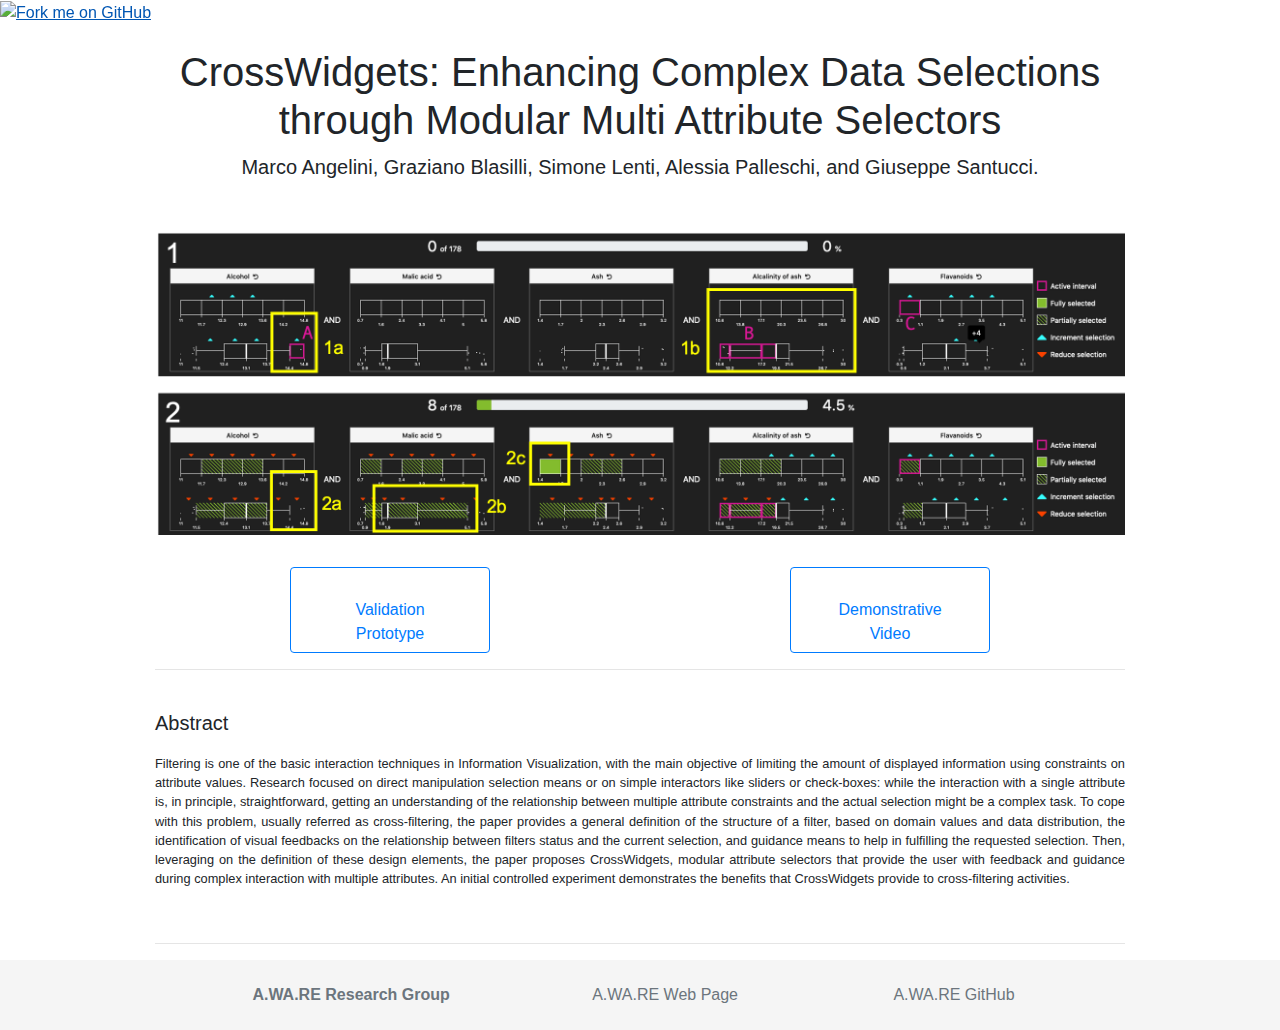
==== index.html @ 58c5b91b "First Update" ====
<!doctype html>
<html lang="en" class="h-100">

<head>
    <title>On Improving RadViz Visual Effectiveness</title>
    <!-- link preview -->
    <meta name="author" content="A.WA.RE Research Group">
    <meta property="og:site_name" content="A.WA.RE Research Group" />
    <meta property="og:type" content="object" />
    <meta property="og:title" content="On Improving RadViz Visual Effectiveness" />
    <link rel="icon" href="https://avatars0.githubusercontent.com/u/50241094?s=400&amp;v=4">
    <!-- ./ link preview -->
    <meta charset="utf-8">
    <meta name="viewport" content="width=device-width, initial-scale=1, shrink-to-fit=no">
    <link rel="stylesheet" href="https://stackpath.bootstrapcdn.com/bootstrap/4.4.1/css/bootstrap.min.css" integrity="sha384-Vkoo8x4CGsO3+Hhxv8T/Q5PaXtkKtu6ug5TOeNV6gBiFeWPGFN9MuhOf23Q9Ifjh" crossorigin="anonymous">
    <script src="https://code.jquery.com/jquery-3.4.1.slim.min.js" integrity="sha384-J6qa4849blE2+poT4WnyKhv5vZF5SrPo0iEjwBvKU7imGFAV0wwj1yYfoRSJoZ+n" crossorigin="anonymous"></script>
    <script src="https://cdn.jsdelivr.net/npm/popper.js@1.16.0/dist/umd/popper.min.js" integrity="sha384-Q6E9RHvbIyZFJoft+2mJbHaEWldlvI9IOYy5n3zV9zzTtmI3UksdQRVvoxMfooAo" crossorigin="anonymous"></script>
    <script src="https://stackpath.bootstrapcdn.com/bootstrap/4.4.1/js/bootstrap.min.js" integrity="sha384-wfSDF2E50Y2D1uUdj0O3uMBJnjuUD4Ih7YwaYd1iqfktj0Uod8GCExl3Og8ifwB6" crossorigin="anonymous"></script>
    <script src="https://kit.fontawesome.com/1daf48f628.js" crossorigin="anonymous"></script>
    <style>
        #github-fork {
            position: fixed;
            top: 0px;
            left: 0px;
        }
        
        .container {
            width: auto;
            max-width: 1000px;
            padding: 0 15px;
            text-align: center;
        }
        
        .footer {
            background-color: #f5f5f5;
        }
        
        .footer-container {
            text-align: center;
            display: flex;
            flex-direction: row;
            justify-content: space-evenly;
            align-items: center;
        }
        
        .footer-container>* {
            margin-left: 2em;
            margin-right: 2em;
        }
        
        .footer-container .btn-link {
            color: #6c757d!important;
        }
        
        #teaser {
            margin-top: 2em;
            margin-bottom: 2em;
        }
        
        #buttons-row {
            text-align: center;
        }
        
        #buttons-row .btn {
            width: 200px;
        }
        
        #abstract {
            margin-top: 3em;
            margin-bottom: 3em;
            font-size: 0.8em;
        }
        
        #abstract>* {
            text-align: left;
            text-align: justify;
        }
    </style>
</head>

<body class="d-flex flex-column h-100">
    <!-- https://github.blog/2008-12-19-github-ribbons/ -->
    <a id="github-fork" href="https://github.com/aware-diag-sapienza/d3-radviz" target="_blank"><img width="149" height="149" src="https://github.blog/wp-content/uploads/2008/12/forkme_left_darkblue_121621.png?resize=149%2C149" class="attachment-full size-full" alt="Fork me on GitHub" data-recalc-dims="1"></a>
    <!-- Begin page content -->
    <main role="main" class="flex-shrink-0">
        <div class="container">
            <h1 id="title" class="mt-5">CrossWidgets: Enhancing Complex Data Selections through Modular Multi Attribute Selectors</h1>
            <p id="authors" class="lead">Marco Angelini, Graziano Blasilli, Simone Lenti, Alessia Palleschi, and Giuseppe Santucci.</p>
            <img id="teaser" src="teaser.png" class="img-fluid" alt="Responsive image">
            <div id="buttons-row" class="row">
                <div class="col">
                    <a role="button" class="btn btn-outline-primary" href="prototype/index.html" target="_blank">
                        <i class="far fa-window-restore fa-2x"></i><br>
                        <span>Validation <br>Prototype</span>
                    </a>
                </div>
                <div class="col">
                    <a role="button" class="btn btn-outline-primary" href="https://www.dropbox.com/s/zuloh1nk2gu30uo/video-crosswidgets.mp4?dl=0" target="_blank">
                        <i class="fas fa-video fa-2x"></i><br>
                        <span>Demonstrative<br>Video</span>
                    </a>
                </div>
            </div>
            <hr>
            <div id="abstract" class="row">
                <div class="col-12">
                    <div class="row">
                        <div class="col-12">
                            <p class="lead"><b>Abstract</b></p>
                        </div>
                    </div>
                    <div class="row">
                        <div class="col-12">
                            <p id="abstract-content">
                                <!---->
                                Filtering is one of the basic interaction techniques in Information Visualization, with the main objective of limiting the amount of displayed information using constraints on attribute values. Research focused on direct manipulation selection means or
                                on simple interactors like sliders or check-boxes: while the interaction with a single attribute is, in principle, straightforward, getting an understanding of the relationship between multiple attribute constraints and
                                the actual selection might be a complex task. To cope with this problem, usually referred as cross-filtering, the paper provides a general definition of the structure of a filter, based on domain values and data distribution,
                                the identification of visual feedbacks on the relationship between filters status and the current selection, and guidance means to help in fulfilling the requested selection. Then, leveraging on the definition of these
                                design elements, the paper proposes CrossWidgets, modular attribute selectors that provide the user with feedback and guidance during complex interaction with multiple attributes. An initial controlled experiment demonstrates
                                the benefits that CrossWidgets provide to cross-filtering activities.
                                <!---->
                            </p>
                        </div>
                    </div>
                </div>
            </div>
            <hr>
        </div>
    </main>

    <footer class="footer mt-auto py-3">
        <div class="container footer-container">
            <span class="text-muted"><b>A.WA.RE Research Group</b></span>
            <span class="text-muted"><a class="btn btn-link" href="http://aware.diag.uniroma1.it/" target="_blank"><i class="fas fa-link"></i> A.WA.RE Web Page</a></span>
            <span class="text-muted"><a class="btn btn-link" href="https://github.com/aware-diag-sapienza" target="_blank"><i class="fab fa-github"></i> A.WA.RE GitHub</a></span>
        </div>
    </footer>
</body>

</html>
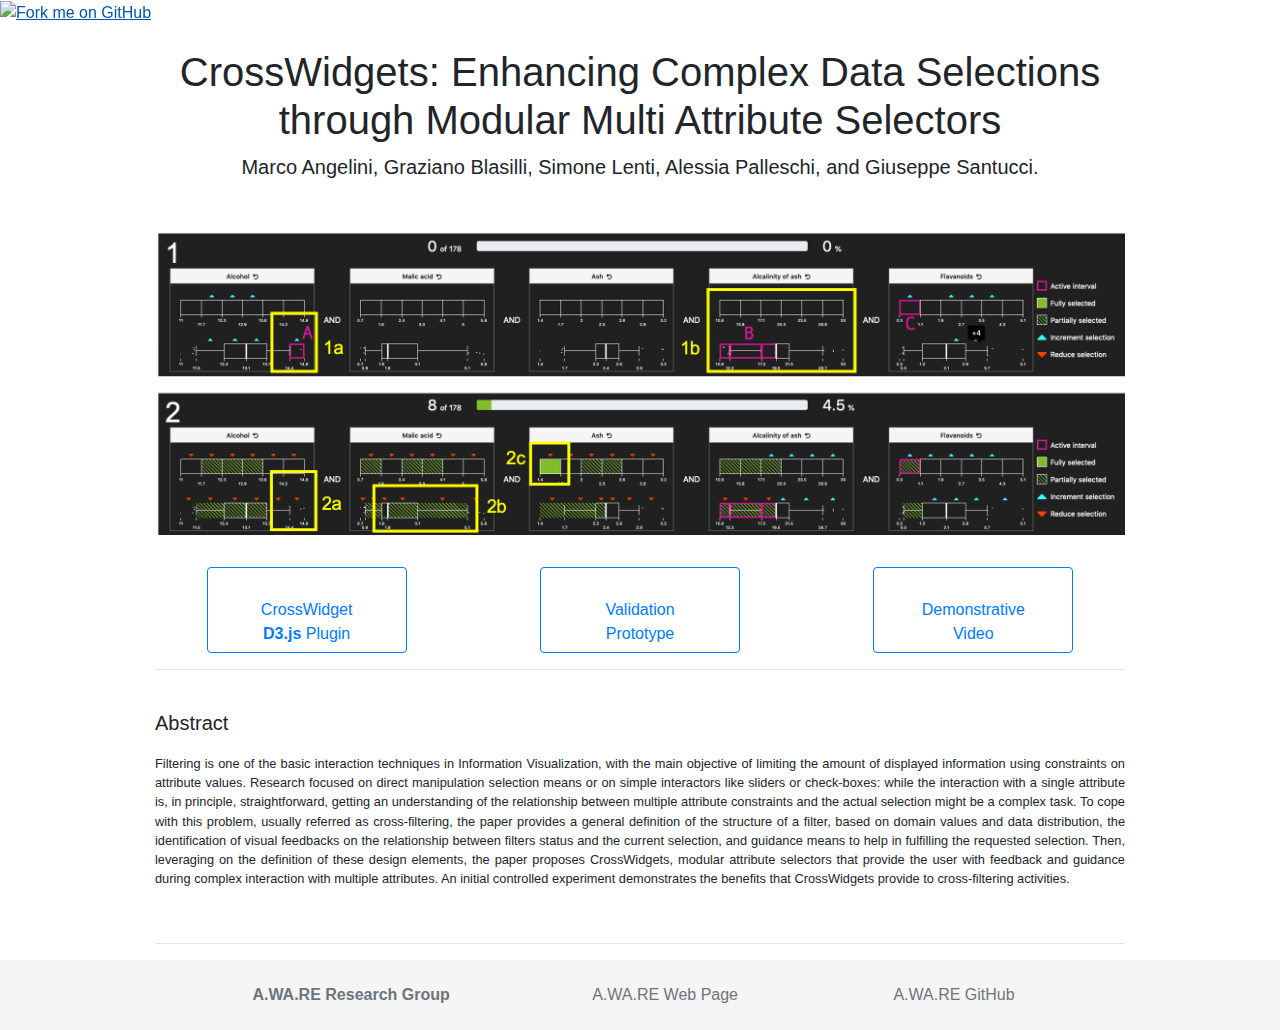
==== commit e95c2002: "Added the Plugin" ====
--- a/index.html
+++ b/index.html
@@ -2,7 +2,7 @@
 <html lang="en" class="h-100">
 
 <head>
-    <title>On Improving RadViz Visual Effectiveness</title>
+    <title>CrossWidgets: Enhancing Complex Data Selections through Modular Multi Attribute Selectors</title>
     <!-- link preview -->
     <meta name="author" content="A.WA.RE Research Group">
     <meta property="og:site_name" content="A.WA.RE Research Group" />
@@ -89,6 +89,12 @@
             <img id="teaser" src="teaser.png" class="img-fluid" alt="Responsive image">
             <div id="buttons-row" class="row">
                 <div class="col">
+                    <a role="button" class="btn btn-outline-primary" href="https://github.com/aware-diag-sapienza/crosswidget" target="_blank">
+                        <i class="fab fa-github fa-2x"></i><br>
+                        <span>CrossWidget<br><b>D3.js</b> Plugin</span>
+                    </a>
+                </div>
+                <div class="col">
                     <a role="button" class="btn btn-outline-primary" href="prototype/index.html" target="_blank">
                         <i class="far fa-window-restore fa-2x"></i><br>
                         <span>Validation <br>Prototype</span>
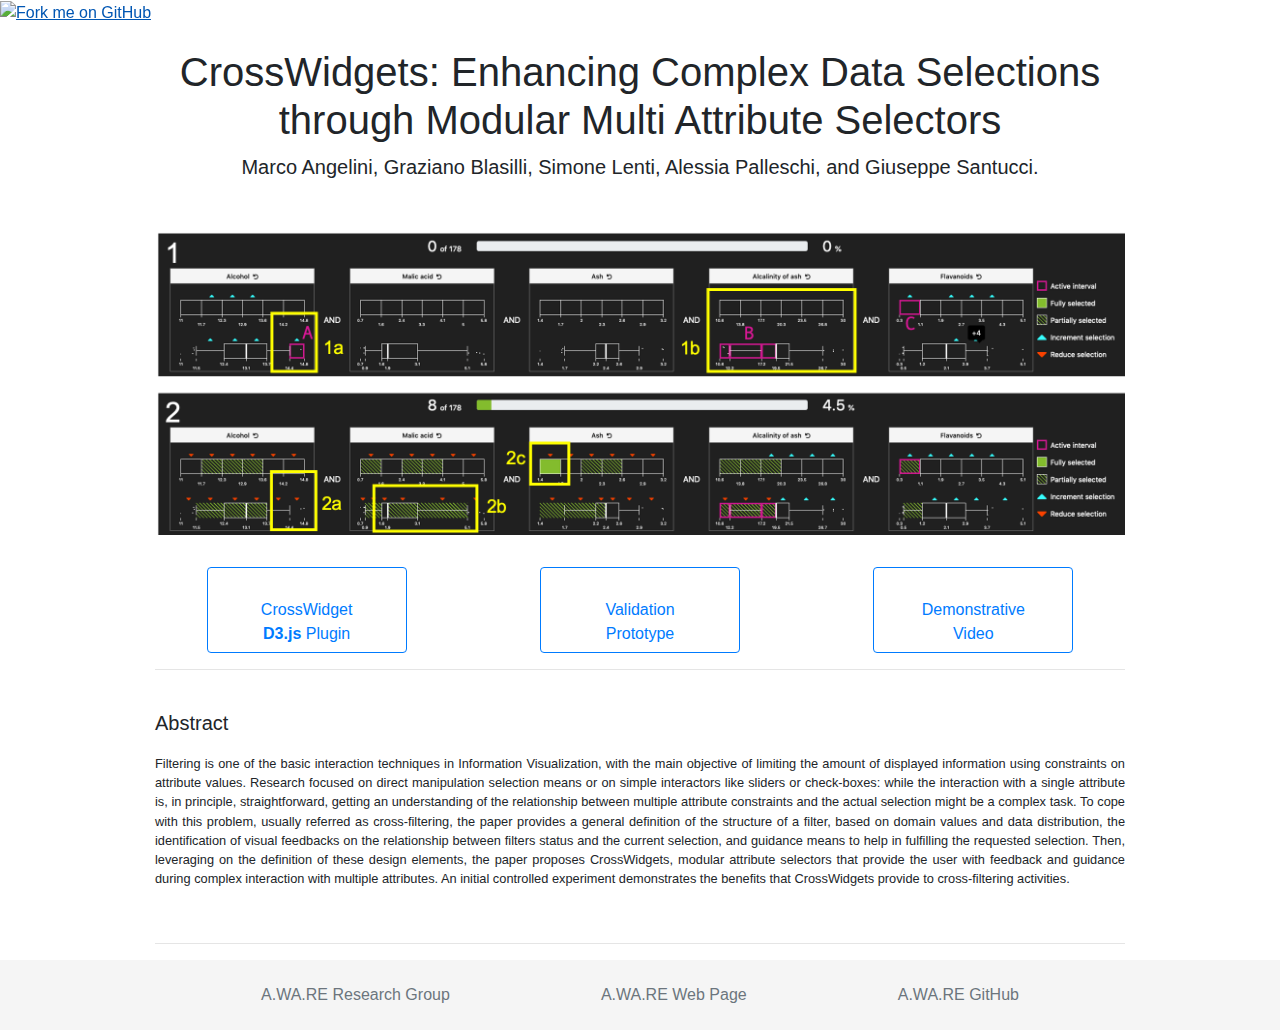
==== commit fd158fcb: "update the index.html" ====
--- a/index.html
+++ b/index.html
@@ -7,7 +7,7 @@
     <meta name="author" content="A.WA.RE Research Group">
     <meta property="og:site_name" content="A.WA.RE Research Group" />
     <meta property="og:type" content="object" />
-    <meta property="og:title" content="On Improving RadViz Visual Effectiveness" />
+    <meta property="og:title" content="CrossWidgets: Enhancing Complex Data Selections through Modular Multi Attribute Selectors" />
     <link rel="icon" href="https://avatars0.githubusercontent.com/u/50241094?s=400&amp;v=4">
     <!-- ./ link preview -->
     <meta charset="utf-8">
@@ -137,7 +137,7 @@
 
     <footer class="footer mt-auto py-3">
         <div class="container footer-container">
-            <span class="text-muted"><b>A.WA.RE Research Group</b></span>
+            <span class="text-muted"><a class="btn btn-link" href="https://twitter.com/AWARE_sapienza" target="_blank"> <i class="fab fa-twitter"></i>A.WA.RE Research Group </a></span>
             <span class="text-muted"><a class="btn btn-link" href="http://aware.diag.uniroma1.it/" target="_blank"><i class="fas fa-link"></i> A.WA.RE Web Page</a></span>
             <span class="text-muted"><a class="btn btn-link" href="https://github.com/aware-diag-sapienza" target="_blank"><i class="fab fa-github"></i> A.WA.RE GitHub</a></span>
         </div>
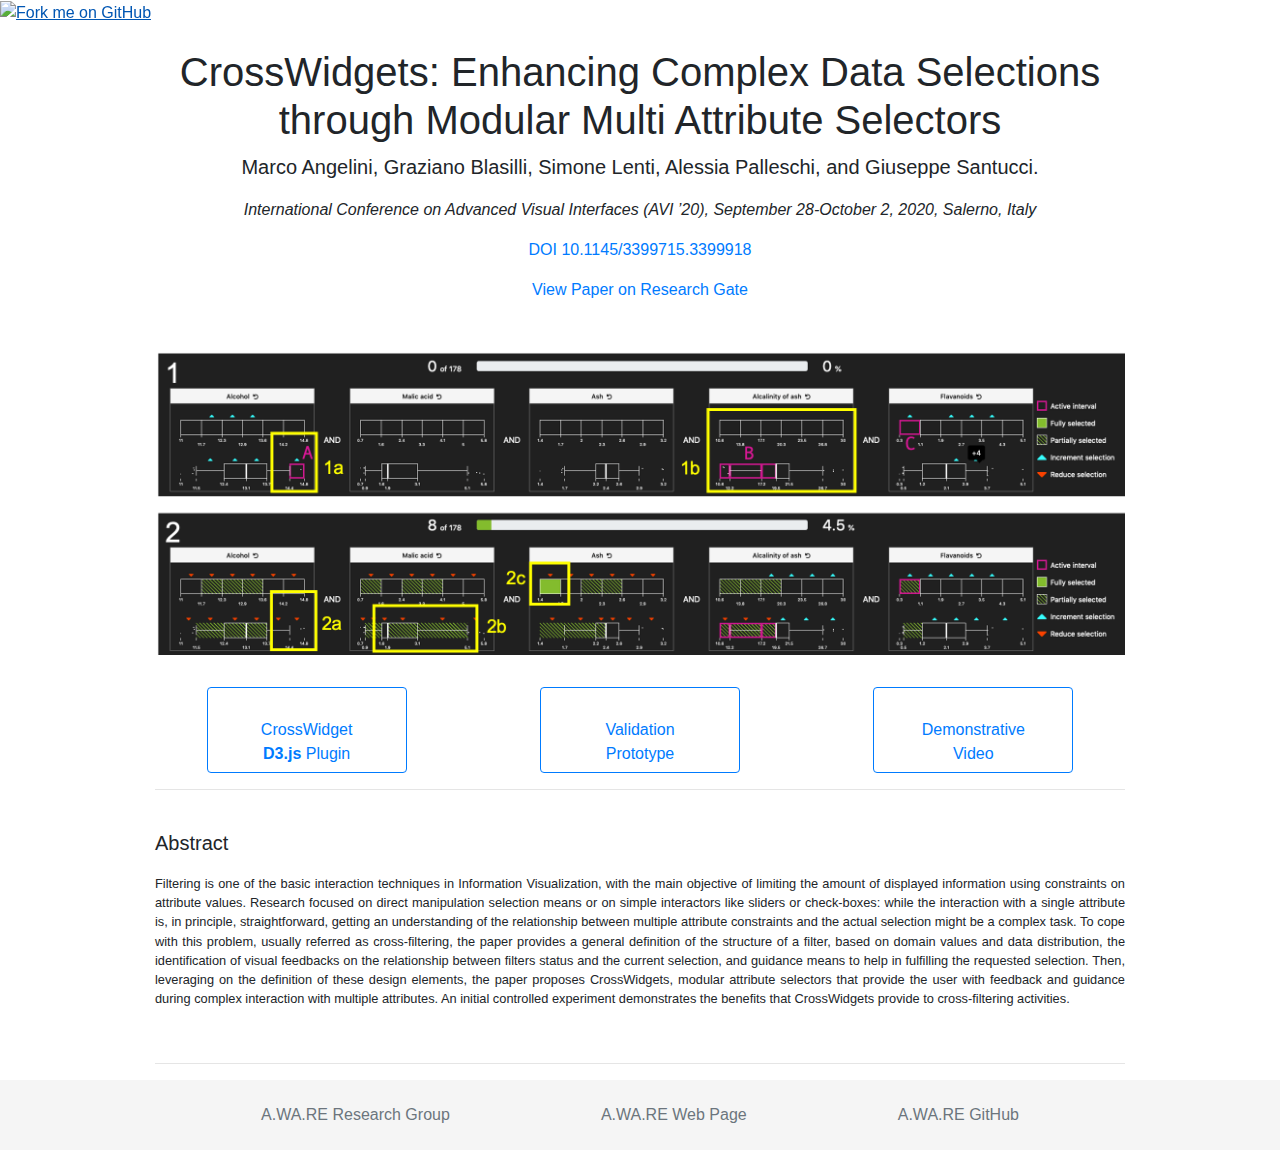
==== commit 25ff6c49: "Update index.html" ====
--- a/index.html
+++ b/index.html
@@ -75,6 +75,10 @@
             text-align: left;
             text-align: justify;
         }
+        #venue{
+            font-style: italic;
+            font-weight: 200;
+        }
     </style>
 </head>
 
@@ -86,6 +90,9 @@
         <div class="container">
             <h1 id="title" class="mt-5">CrossWidgets: Enhancing Complex Data Selections through Modular Multi Attribute Selectors</h1>
             <p id="authors" class="lead">Marco Angelini, Graziano Blasilli, Simone Lenti, Alessia Palleschi, and Giuseppe Santucci.</p>
+            <p id="venue">International Conference on Advanced Visual Interfaces (AVI ’20), September 28-October 2, 2020, Salerno, Italy</p>
+            <p id="doi"><a href="https://doi.org/10.1145/3399715.3399918" target="_blank">DOI 10.1145/3399715.3399918</a></p>
+            <p><a href="https://www.researchgate.net/publication/344429177_CrossWidgets_Enhancing_Complex_Data_Selections_through_Modular_Multi_Attribute_Selectors" target="_blank">View Paper on Research Gate</a></p>
             <img id="teaser" src="teaser.png" class="img-fluid" alt="Responsive image">
             <div id="buttons-row" class="row">
                 <div class="col">
